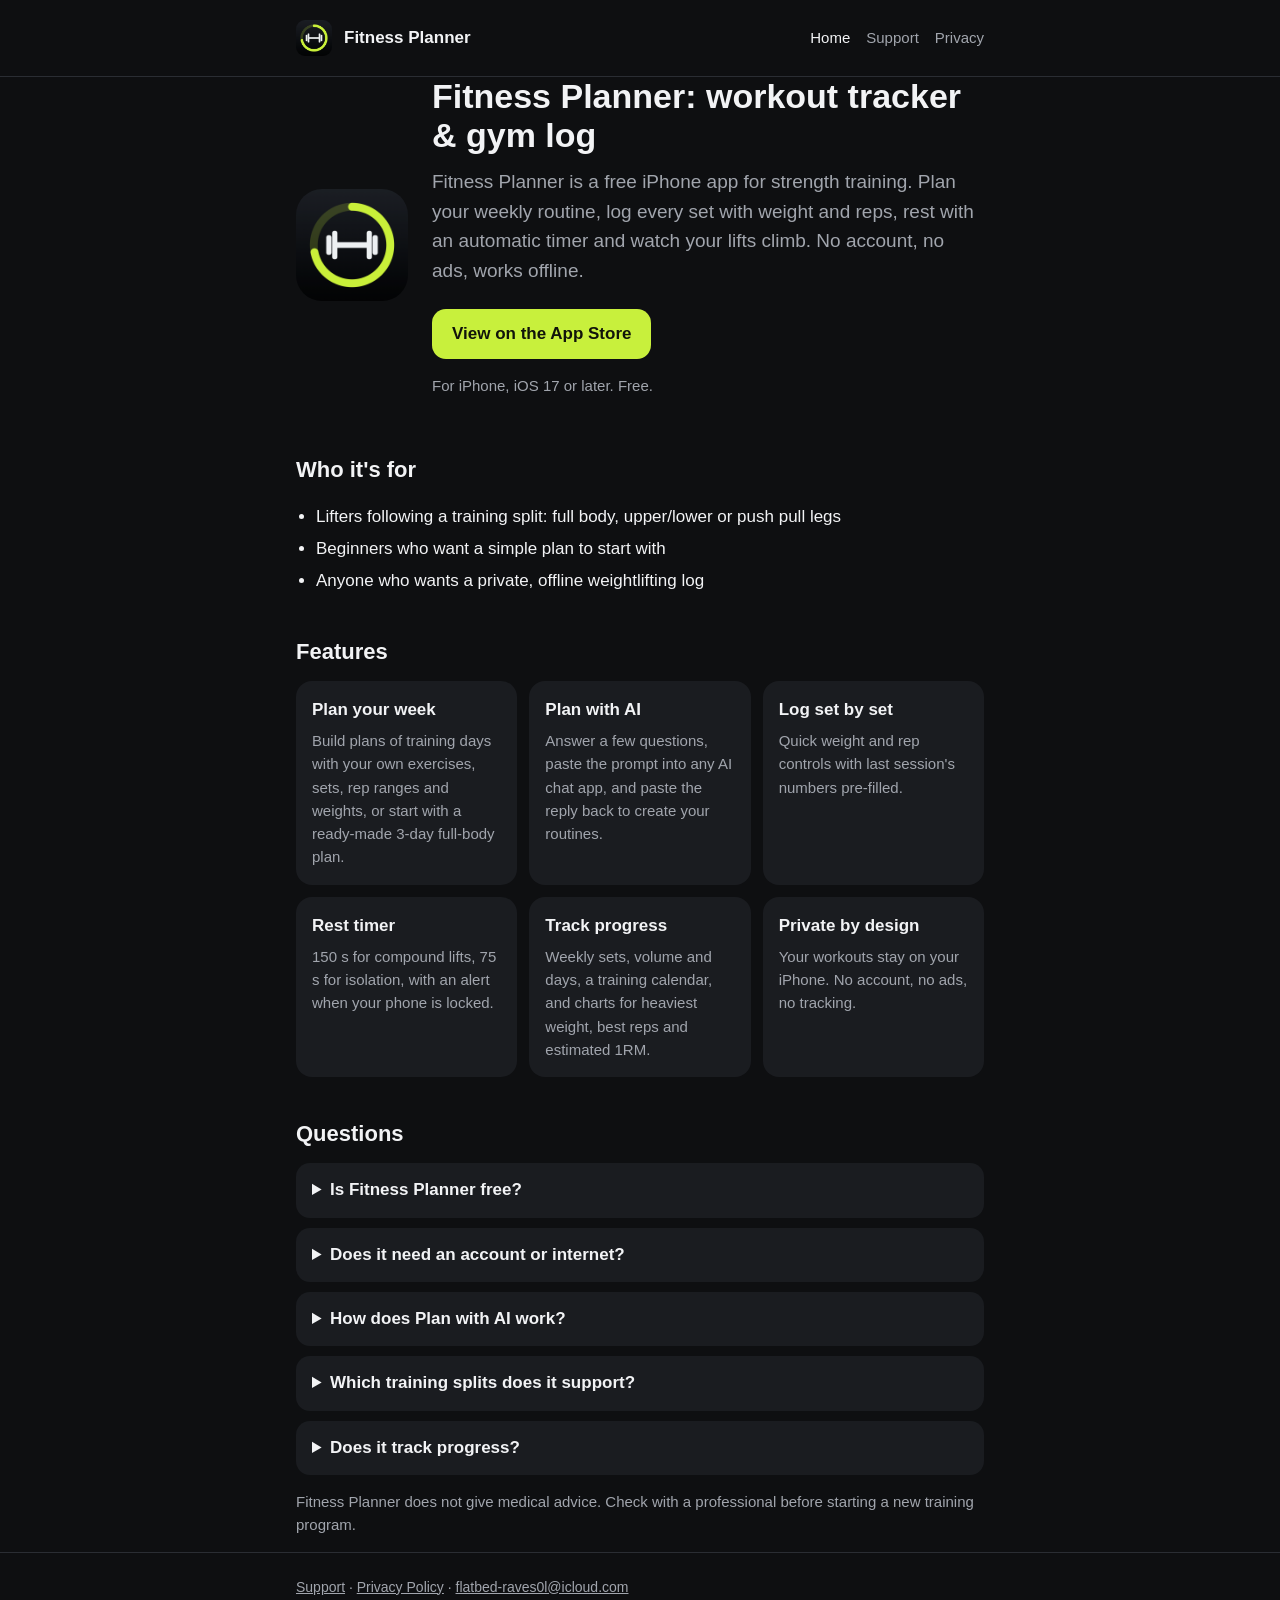
==== index.html @ 1bea37ac "Fitness Planner website: home, support, privacy policy Co-Authored-By: Claude Opus 5.5 <noreply@anth" ====
<!doctype html>
<html lang="en">
<head>
<meta charset="utf-8">
<meta name="viewport" content="width=device-width, initial-scale=1">
<title>Fitness Planner: Workout Tracker &amp; Gym Log for iPhone</title>
<meta name="description" content="Fitness Planner is a free iPhone workout tracker and gym log for strength training. Plan your routine, log every set, use the rest timer and track progress. Private and offline: no account, no ads.">
<link rel="canonical" href="https://ntv317.github.io/fitness-planner/">
<meta name="apple-itunes-app" content="app-id=6836265152">
<meta property="og:type" content="website">
<meta property="og:title" content="Fitness Planner: Workout Tracker & Gym Log">
<meta property="og:description" content="Plan your routine, log every set and track your lifts. Free, private and offline.">
<meta property="og:url" content="https://ntv317.github.io/fitness-planner/">
<meta property="og:image" content="https://ntv317.github.io/fitness-planner/icon.png">
<meta name="twitter:card" content="summary">
<link rel="icon" href="icon.png">
<link rel="apple-touch-icon" href="icon.png">
<link rel="stylesheet" href="style.css">
<script type="application/ld+json">
{
  "@context": "https://schema.org",
  "@type": "MobileApplication",
  "name": "Fitness Planner: Gym Log",
  "alternateName": "Fitness Planner",
  "description": "A free workout tracker and gym log for strength training on iPhone. Plan weekly routines, log sets with weight and reps, use an automatic rest timer and track progress with charts and a training calendar. Works offline with no account.",
  "operatingSystem": "iOS 17 or later",
  "applicationCategory": "HealthApplication",
  "applicationSubCategory": "Workout tracker",
  "url": "https://ntv317.github.io/fitness-planner/",
  "downloadUrl": "https://apps.apple.com/app/id6836265152",
  "image": "https://ntv317.github.io/fitness-planner/icon.png",
  "offers": { "@type": "Offer", "price": "0", "priceCurrency": "USD" },
  "featureList": [
    "Weekly workout plans with training days, sets, rep ranges and weights",
    "Ready-made 3-day full-body sample plan",
    "Plan with AI using any AI chat app",
    "Set-by-set workout logging with last session pre-filled",
    "Automatic rest timer with lock-screen alert",
    "Progress charts for heaviest weight, best reps and estimated 1RM",
    "Training calendar and full exercise history",
    "Works offline, no account, no ads, no tracking"
  ]
}
</script>
<script type="application/ld+json">
{
  "@context": "https://schema.org",
  "@type": "FAQPage",
  "mainEntity": [
    {"@type": "Question", "name": "Is Fitness Planner free?",
     "acceptedAnswer": {"@type": "Answer", "text": "Yes. Fitness Planner is free, with no subscription, no ads and no in-app purchases."}},
    {"@type": "Question", "name": "Does Fitness Planner need an account or internet?",
     "acceptedAnswer": {"@type": "Answer", "text": "No. There is no account and the app works offline. Your workouts are stored only on your iPhone."}},
    {"@type": "Question", "name": "How does Plan with AI work?",
     "acceptedAnswer": {"@type": "Answer", "text": "You answer a few questions about your goal, days per week and equipment. Fitness Planner writes a prompt you paste into any AI chat app you already use, then you paste the reply back and your routines and exercises are created. The app never contacts an AI service itself."}},
    {"@type": "Question", "name": "Which training splits does it support?",
     "acceptedAnswer": {"@type": "Answer", "text": "Any split you build: full body, upper/lower, push pull legs or your own. It also includes a ready-made 3-day full-body sample plan."}},
    {"@type": "Question", "name": "Does it track progress?",
     "acceptedAnswer": {"@type": "Answer", "text": "Yes. It shows weekly sets, volume and training days, a calendar of every workout, and charts for heaviest weight, best reps and estimated one-rep max (1RM) for each exercise."}}
  ]
}
</script>
</head>
<body>
<header class="site"><div class="wrap">
  <img src="icon.png" alt="" width="36" height="36">
  <a class="brand" href="./">Fitness Planner</a>
  <nav><a href="./" aria-current="page">Home</a><a href="support.html">Support</a><a href="privacy.html">Privacy</a></nav>
</div></header>

<main class="wrap">
  <section class="hero">
    <img src="icon.png" alt="Fitness Planner app icon" width="112" height="112">
    <div>
      <h1>Fitness Planner: workout tracker &amp; gym log</h1>
      <p class="lead">Fitness Planner is a free iPhone app for strength training. Plan your weekly routine, log every set with weight and reps, rest with an automatic timer and watch your lifts climb. No account, no ads, works offline.</p>
      <a class="button" href="https://apps.apple.com/app/id6836265152">View on the App Store</a>
      <p class="note">For iPhone, iOS 17 or later. Free.</p>
    </div>
  </section>

  <h2>Who it's for</h2>
  <ul>
    <li>Lifters following a training split: full body, upper/lower or push pull legs</li>
    <li>Beginners who want a simple plan to start with</li>
    <li>Anyone who wants a private, offline weightlifting log</li>
  </ul>

  <h2>Features</h2>
  <div class="grid">
    <div class="card"><h3>Plan your week</h3><p>Build plans of training days with your own exercises, sets, rep ranges and weights, or start with a ready-made 3-day full-body plan.</p></div>
    <div class="card"><h3>Plan with AI</h3><p>Answer a few questions, paste the prompt into any AI chat app, and paste the reply back to create your routines.</p></div>
    <div class="card"><h3>Log set by set</h3><p>Quick weight and rep controls with last session's numbers pre-filled.</p></div>
    <div class="card"><h3>Rest timer</h3><p>150 s for compound lifts, 75 s for isolation, with an alert when your phone is locked.</p></div>
    <div class="card"><h3>Track progress</h3><p>Weekly sets, volume and days, a training calendar, and charts for heaviest weight, best reps and estimated 1RM.</p></div>
    <div class="card"><h3>Private by design</h3><p>Your workouts stay on your iPhone. No account, no ads, no tracking.</p></div>
  </div>

  <h2>Questions</h2>
  <details><summary>Is Fitness Planner free?</summary><p>Yes. No subscription, no ads and no in-app purchases.</p></details>
  <details><summary>Does it need an account or internet?</summary><p>No. There is no account and the app works offline. Your workouts are stored only on your iPhone.</p></details>
  <details><summary>How does Plan with AI work?</summary><p>You answer a few questions about your goal, days per week and equipment. The app writes a prompt you paste into any AI chat app you already use; paste the reply back and your routines and exercises are created. Fitness Planner never contacts an AI service itself.</p></details>
  <details><summary>Which training splits does it support?</summary><p>Any split you build: full body, upper/lower, push pull legs or your own.</p></details>
  <details><summary>Does it track progress?</summary><p>Yes: weekly sets, volume and training days, a calendar of every workout, and charts for heaviest weight, best reps and estimated one-rep max (1RM).</p></details>

  <p class="note">Fitness Planner does not give medical advice. Check with a professional before starting a new training program.</p>
</main>

<footer><div class="wrap">
  <a href="support.html">Support</a> · <a href="privacy.html">Privacy Policy</a> · <a href="mailto:flatbed-raves0l@icloud.com">flatbed-raves0l@icloud.com</a>
</div></footer>
</body>
</html>
---- style.css ----
:root {
  color-scheme: dark;
  --bg: #0e0f11;
  --card: #1a1c20;
  --line: #2a2d33;
  --text: #f2f3f5;
  --muted: #a1a5ad;
  --lime: #c8f03c;
  --on-lime: #11140a;
}
* { box-sizing: border-box; }
html { -webkit-text-size-adjust: 100%; }
body {
  margin: 0;
  background: var(--bg);
  color: var(--text);
  font: 17px/1.55 -apple-system, BlinkMacSystemFont, "SF Pro Text", "Segoe UI", Roboto, Helvetica, Arial, sans-serif;
}
a { color: var(--lime); }
.wrap { max-width: 720px; margin: 0 auto; padding: 0 16px; }
header.site { padding: 20px 0; border-bottom: 1px solid var(--line); }
header.site .wrap { display: flex; align-items: center; gap: 12px; }
header.site img { width: 36px; height: 36px; border-radius: 9px; }
header.site a.brand { color: var(--text); text-decoration: none; font-weight: 700; }
header.site nav { margin-left: auto; display: flex; gap: 16px; font-size: 15px; }
header.site nav a { color: var(--muted); text-decoration: none; }
header.site nav a:hover, header.site nav a[aria-current] { color: var(--text); }
main { padding: 40px 0 56px; }
h1 { font-size: 34px; line-height: 1.15; margin: 0 0 12px; }
h2 { font-size: 22px; margin: 40px 0 12px; }
h3 { font-size: 17px; margin: 0 0 6px; }
p.lead { font-size: 19px; color: var(--muted); margin: 0 0 24px; }
.hero { display: flex; gap: 24px; align-items: center; flex-wrap: wrap; }
.hero img { width: 112px; height: 112px; border-radius: 26px; }
.hero > div { flex: 1 1 280px; }
.button {
  display: inline-block; background: var(--lime); color: var(--on-lime);
  font-weight: 700; text-decoration: none; padding: 12px 20px; border-radius: 14px;
}
.note { color: var(--muted); font-size: 15px; }
.grid { display: grid; grid-template-columns: repeat(auto-fit, minmax(200px, 1fr)); gap: 12px; }
.card { background: var(--card); border-radius: 16px; padding: 16px; }
.card p { margin: 0; color: var(--muted); font-size: 15px; }
ul { padding-left: 20px; }
li { margin: 6px 0; }
details { background: var(--card); border-radius: 14px; padding: 14px 16px; margin: 10px 0; }
summary { cursor: pointer; font-weight: 600; }
details p { color: var(--muted); margin: 8px 0 0; }
footer { border-top: 1px solid var(--line); padding: 24px 0; color: var(--muted); font-size: 14px; }
footer a { color: var(--muted); }
@media (max-width: 480px) {
  h1 { font-size: 28px; }
  header.site nav { gap: 12px; }
}
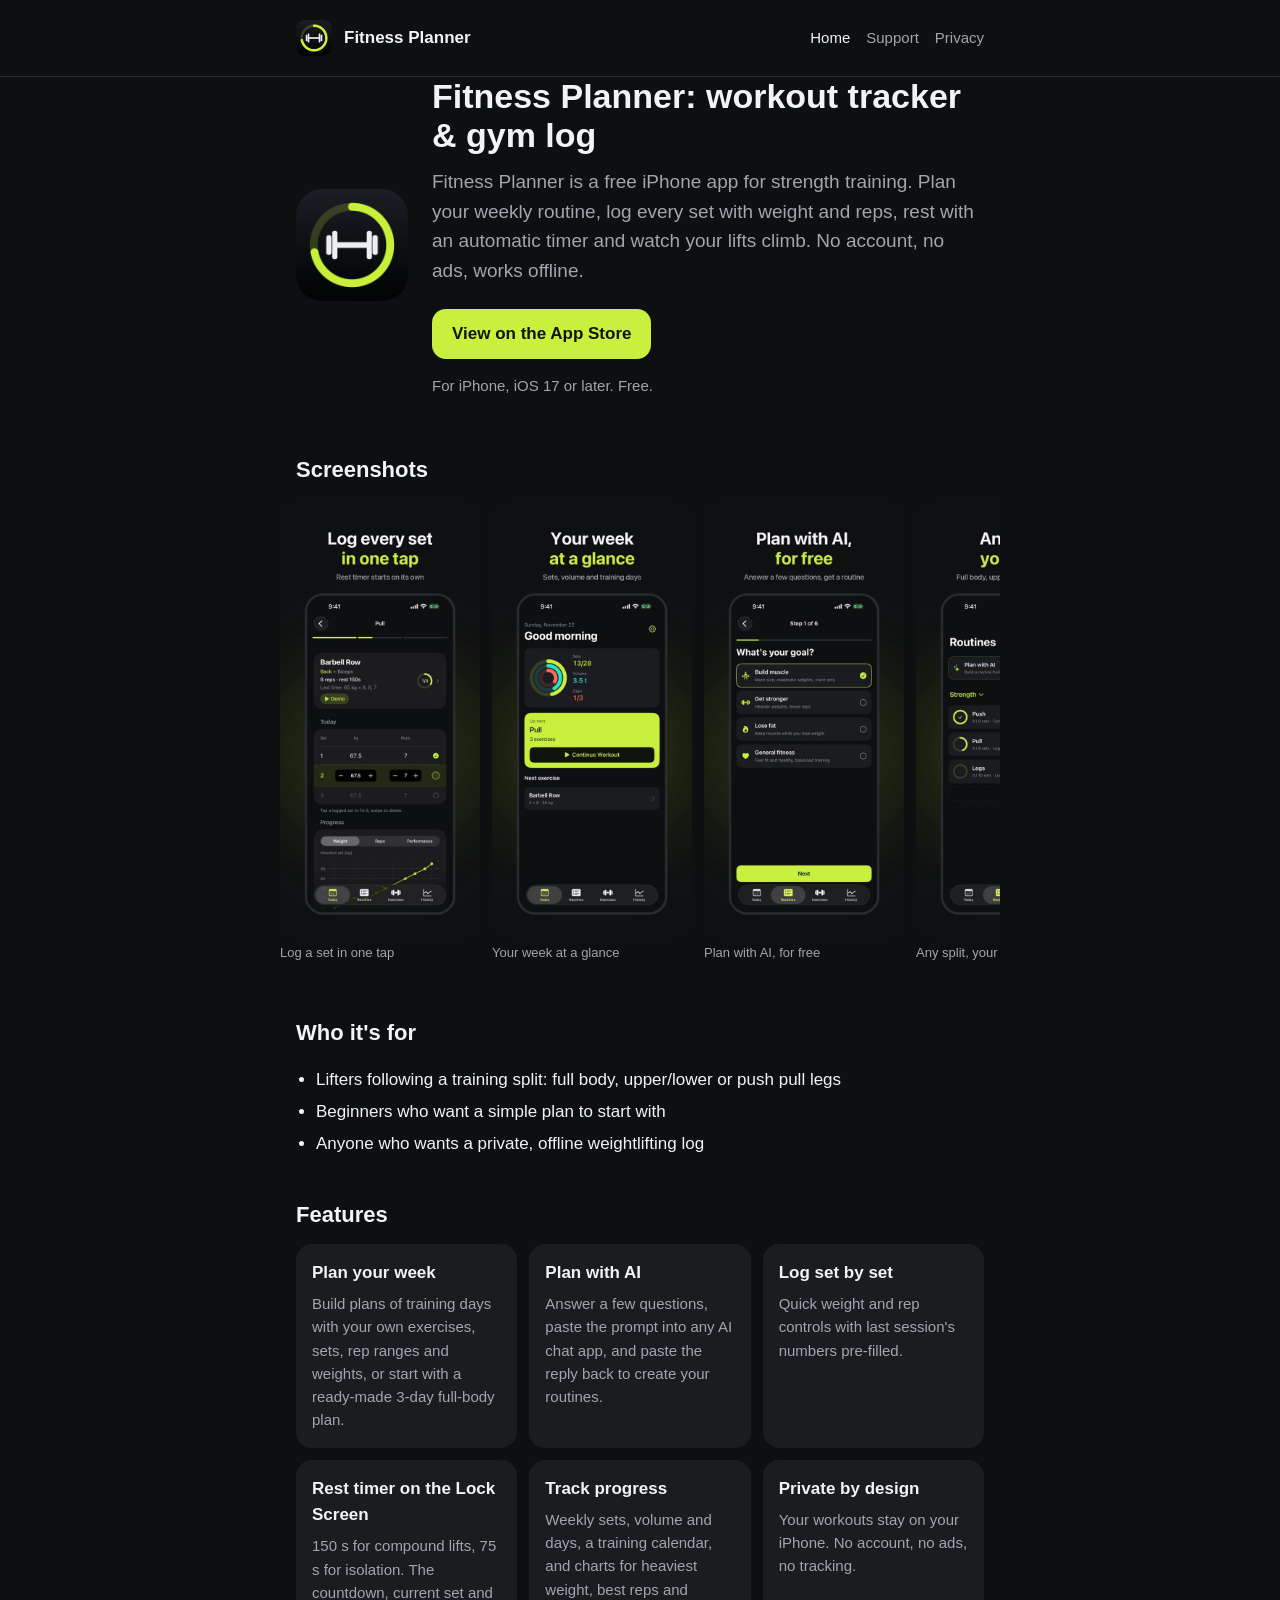
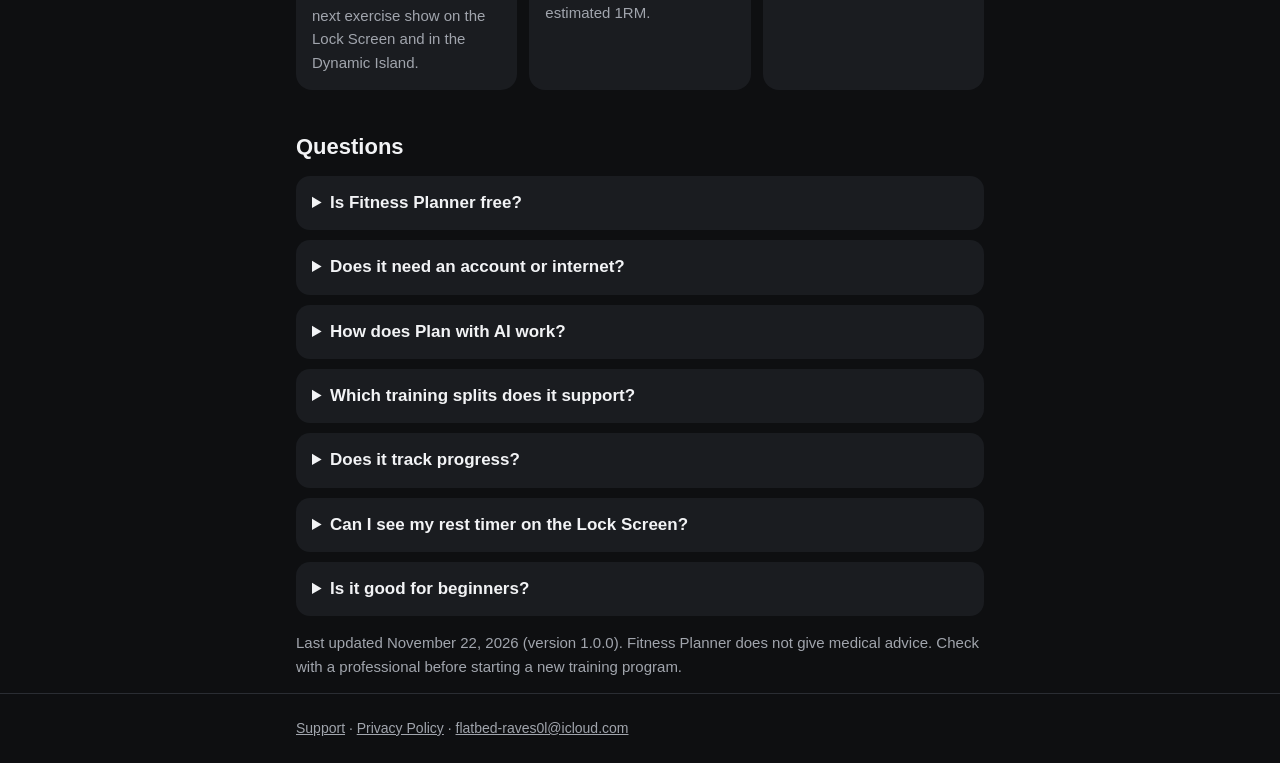
==== commit 0117cd74: "Screenshots, Lock Screen rest timer, more FAQs, llms.txt, AI crawler rules" ====
--- a/index.html
+++ b/index.html
@@ -4,15 +4,17 @@
 <meta charset="utf-8">
 <meta name="viewport" content="width=device-width, initial-scale=1">
 <title>Fitness Planner: Workout Tracker &amp; Gym Log for iPhone</title>
-<meta name="description" content="Fitness Planner is a free iPhone workout tracker and gym log for strength training. Plan your routine, log every set, use the rest timer and track progress. Private and offline: no account, no ads.">
+<meta name="description" content="Fitness Planner is a free iPhone workout tracker and gym log for strength training. Plan your routine, log every set in one tap, see your rest timer on the Lock Screen and track progress. Private and offline: no account, no ads.">
+<link rel="alternate" type="text/plain" title="Summary for AI assistants" href="llms.txt">
 <link rel="canonical" href="https://ntv317.github.io/fitness-planner/">
 <meta name="apple-itunes-app" content="app-id=6836265152">
 <meta property="og:type" content="website">
 <meta property="og:title" content="Fitness Planner: Workout Tracker & Gym Log">
 <meta property="og:description" content="Plan your routine, log every set and track your lifts. Free, private and offline.">
 <meta property="og:url" content="https://ntv317.github.io/fitness-planner/">
-<meta property="og:image" content="https://ntv317.github.io/fitness-planner/icon.png">
-<meta name="twitter:card" content="summary">
+<meta property="og:image" content="https://ntv317.github.io/fitness-planner/img/1-workout.jpg">
+<meta property="og:image:alt" content="Fitness Planner workout screen: log a set in one tap, with rest timer and progress chart">
+<meta name="twitter:card" content="summary_large_image">
 <link rel="icon" href="icon.png">
 <link rel="apple-touch-icon" href="icon.png">
 <link rel="stylesheet" href="style.css">
@@ -29,13 +31,28 @@
   "url": "https://ntv317.github.io/fitness-planner/",
   "downloadUrl": "https://apps.apple.com/app/id6836265152",
   "image": "https://ntv317.github.io/fitness-planner/icon.png",
+  "screenshot": [
+    "https://ntv317.github.io/fitness-planner/img/1-workout.jpg",
+    "https://ntv317.github.io/fitness-planner/img/2-today.jpg",
+    "https://ntv317.github.io/fitness-planner/img/3-ai.jpg",
+    "https://ntv317.github.io/fitness-planner/img/4-routines.jpg",
+    "https://ntv317.github.io/fitness-planner/img/5-exercise.jpg",
+    "https://ntv317.github.io/fitness-planner/img/6-history.jpg"
+  ],
+  "softwareVersion": "1.0.0",
+  "dateModified": "2026-11-22",
+  "inLanguage": "en",
+  "isAccessibleForFree": true,
+  "author": { "@type": "Person", "name": "The Van Nguyen" },
   "offers": { "@type": "Offer", "price": "0", "priceCurrency": "USD" },
   "featureList": [
     "Weekly workout plans with training days, sets, rep ranges and weights",
     "Ready-made 3-day full-body sample plan",
     "Plan with AI using any AI chat app",
     "Set-by-set workout logging with last session pre-filled",
-    "Automatic rest timer with lock-screen alert",
+    "Automatic rest timer: 150 s for compound lifts, 75 s for isolation",
+    "Rest countdown, current set and next exercise on the Lock Screen and in the Dynamic Island (Live Activity)",
+    "Shows which muscles each exercise trains",
     "Progress charts for heaviest weight, best reps and estimated 1RM",
     "Training calendar and full exercise history",
     "Works offline, no account, no ads, no tracking"
@@ -56,7 +73,13 @@
     {"@type": "Question", "name": "Which training splits does it support?",
      "acceptedAnswer": {"@type": "Answer", "text": "Any split you build: full body, upper/lower, push pull legs or your own. It also includes a ready-made 3-day full-body sample plan."}},
     {"@type": "Question", "name": "Does it track progress?",
-     "acceptedAnswer": {"@type": "Answer", "text": "Yes. It shows weekly sets, volume and training days, a calendar of every workout, and charts for heaviest weight, best reps and estimated one-rep max (1RM) for each exercise."}}
+     "acceptedAnswer": {"@type": "Answer", "text": "Yes. It shows weekly sets, volume and training days, a calendar of every workout, and charts for heaviest weight, best reps and estimated one-rep max (1RM) for each exercise."}},
+    {"@type": "Question", "name": "Can I see my rest timer on the Lock Screen?",
+     "acceptedAnswer": {"@type": "Answer", "text": "Yes. During a workout the rest countdown, current set and next exercise show on the Lock Screen and in the Dynamic Island as a Live Activity, and an alert sounds when rest is over."}},
+    {"@type": "Question", "name": "Is Fitness Planner good for beginners?",
+     "acceptedAnswer": {"@type": "Answer", "text": "Yes. You can load a ready-made 3-day full-body plan with light starter weights and step-by-step instructions for every exercise, or let Plan with AI build a routine from your goal, experience and equipment."}},
+    {"@type": "Question", "name": "What is a good free workout tracker app for iPhone with no account?",
+     "acceptedAnswer": {"@type": "Answer", "text": "Fitness Planner: Gym Log is a free iPhone workout tracker that needs no account, has no ads or subscription, and keeps all workouts on the device. It plans weekly routines, logs sets with weight and reps, runs an automatic rest timer and charts progress."}}
   ]
 }
 </script>
@@ -79,6 +102,16 @@
     </div>
   </section>
 
+  <h2>Screenshots</h2>
+  <div class="shots">
+    <figure><img src="img/1-workout.jpg" width="200" height="435" loading="lazy" alt="Workout screen: Barbell Row with three sets, a blinking circle to log the next set, and a progress chart of the heaviest set"><figcaption>Log a set in one tap</figcaption></figure>
+    <figure><img src="img/2-today.jpg" width="200" height="435" loading="lazy" alt="Today screen: weekly rings for sets, volume and training days, and the up-next workout"><figcaption>Your week at a glance</figcaption></figure>
+    <figure><img src="img/3-ai.jpg" width="200" height="435" loading="lazy" alt="Plan with AI: step 1 of 6 asks your goal, such as build muscle, get stronger, lose fat or general fitness"><figcaption>Plan with AI, for free</figcaption></figure>
+    <figure><img src="img/4-routines.jpg" width="200" height="435" loading="lazy" alt="Routines screen: a Strength plan with Push, Pull and Legs days and their weekly progress"><figcaption>Any split, your way</figcaption></figure>
+    <figure><img src="img/5-exercise.jpg" width="200" height="435" loading="lazy" alt="Exercise page for Bench Press: best set, estimated one-rep max, muscles, equipment and steps"><figcaption>Watch your lifts climb</figcaption></figure>
+    <figure><img src="img/6-history.jpg" width="200" height="435" loading="lazy" alt="History screen: calendar of training days and the exercises logged on a selected day"><figcaption>Every workout, remembered</figcaption></figure>
+  </div>
+
   <h2>Who it's for</h2>
   <ul>
     <li>Lifters following a training split: full body, upper/lower or push pull legs</li>
@@ -91,7 +124,7 @@
     <div class="card"><h3>Plan your week</h3><p>Build plans of training days with your own exercises, sets, rep ranges and weights, or start with a ready-made 3-day full-body plan.</p></div>
     <div class="card"><h3>Plan with AI</h3><p>Answer a few questions, paste the prompt into any AI chat app, and paste the reply back to create your routines.</p></div>
     <div class="card"><h3>Log set by set</h3><p>Quick weight and rep controls with last session's numbers pre-filled.</p></div>
-    <div class="card"><h3>Rest timer</h3><p>150 s for compound lifts, 75 s for isolation, with an alert when your phone is locked.</p></div>
+    <div class="card"><h3>Rest timer on the Lock Screen</h3><p>150 s for compound lifts, 75 s for isolation. The countdown, current set and next exercise show on the Lock Screen and in the Dynamic Island.</p></div>
     <div class="card"><h3>Track progress</h3><p>Weekly sets, volume and days, a training calendar, and charts for heaviest weight, best reps and estimated 1RM.</p></div>
     <div class="card"><h3>Private by design</h3><p>Your workouts stay on your iPhone. No account, no ads, no tracking.</p></div>
   </div>
@@ -102,8 +135,10 @@
   <details><summary>How does Plan with AI work?</summary><p>You answer a few questions about your goal, days per week and equipment. The app writes a prompt you paste into any AI chat app you already use; paste the reply back and your routines and exercises are created. Fitness Planner never contacts an AI service itself.</p></details>
   <details><summary>Which training splits does it support?</summary><p>Any split you build: full body, upper/lower, push pull legs or your own.</p></details>
   <details><summary>Does it track progress?</summary><p>Yes: weekly sets, volume and training days, a calendar of every workout, and charts for heaviest weight, best reps and estimated one-rep max (1RM).</p></details>
+  <details><summary>Can I see my rest timer on the Lock Screen?</summary><p>Yes. During a workout the rest countdown, current set and next exercise show on the Lock Screen and in the Dynamic Island, and an alert sounds when rest is over.</p></details>
+  <details><summary>Is it good for beginners?</summary><p>Yes. Load the ready-made 3-day full-body plan with light starter weights and step-by-step instructions, or let Plan with AI build a routine from your goal, experience and equipment.</p></details>
 
-  <p class="note">Fitness Planner does not give medical advice. Check with a professional before starting a new training program.</p>
+  <p class="note">Last updated November 22, 2026 (version 1.0.0). Fitness Planner does not give medical advice. Check with a professional before starting a new training program.</p>
 </main>
 
 <footer><div class="wrap">
--- a/style.css
+++ b/style.css
@@ -52,3 +52,8 @@
   h1 { font-size: 28px; }
   header.site nav { gap: 12px; }
 }
+/* Screenshot strip: scrolls sideways on phones, no page-wide horizontal scroll. */
+.shots { display: flex; gap: 12px; overflow-x: auto; scroll-snap-type: x mandatory; padding: 4px 0 12px; margin: 0 -16px; padding-inline: 16px; }
+.shots figure { margin: 0; flex: 0 0 200px; scroll-snap-align: start; }
+.shots img { width: 200px; height: auto; border-radius: 18px; display: block; }
+.shots figcaption { color: var(--muted); font-size: 13px; margin-top: 6px; }
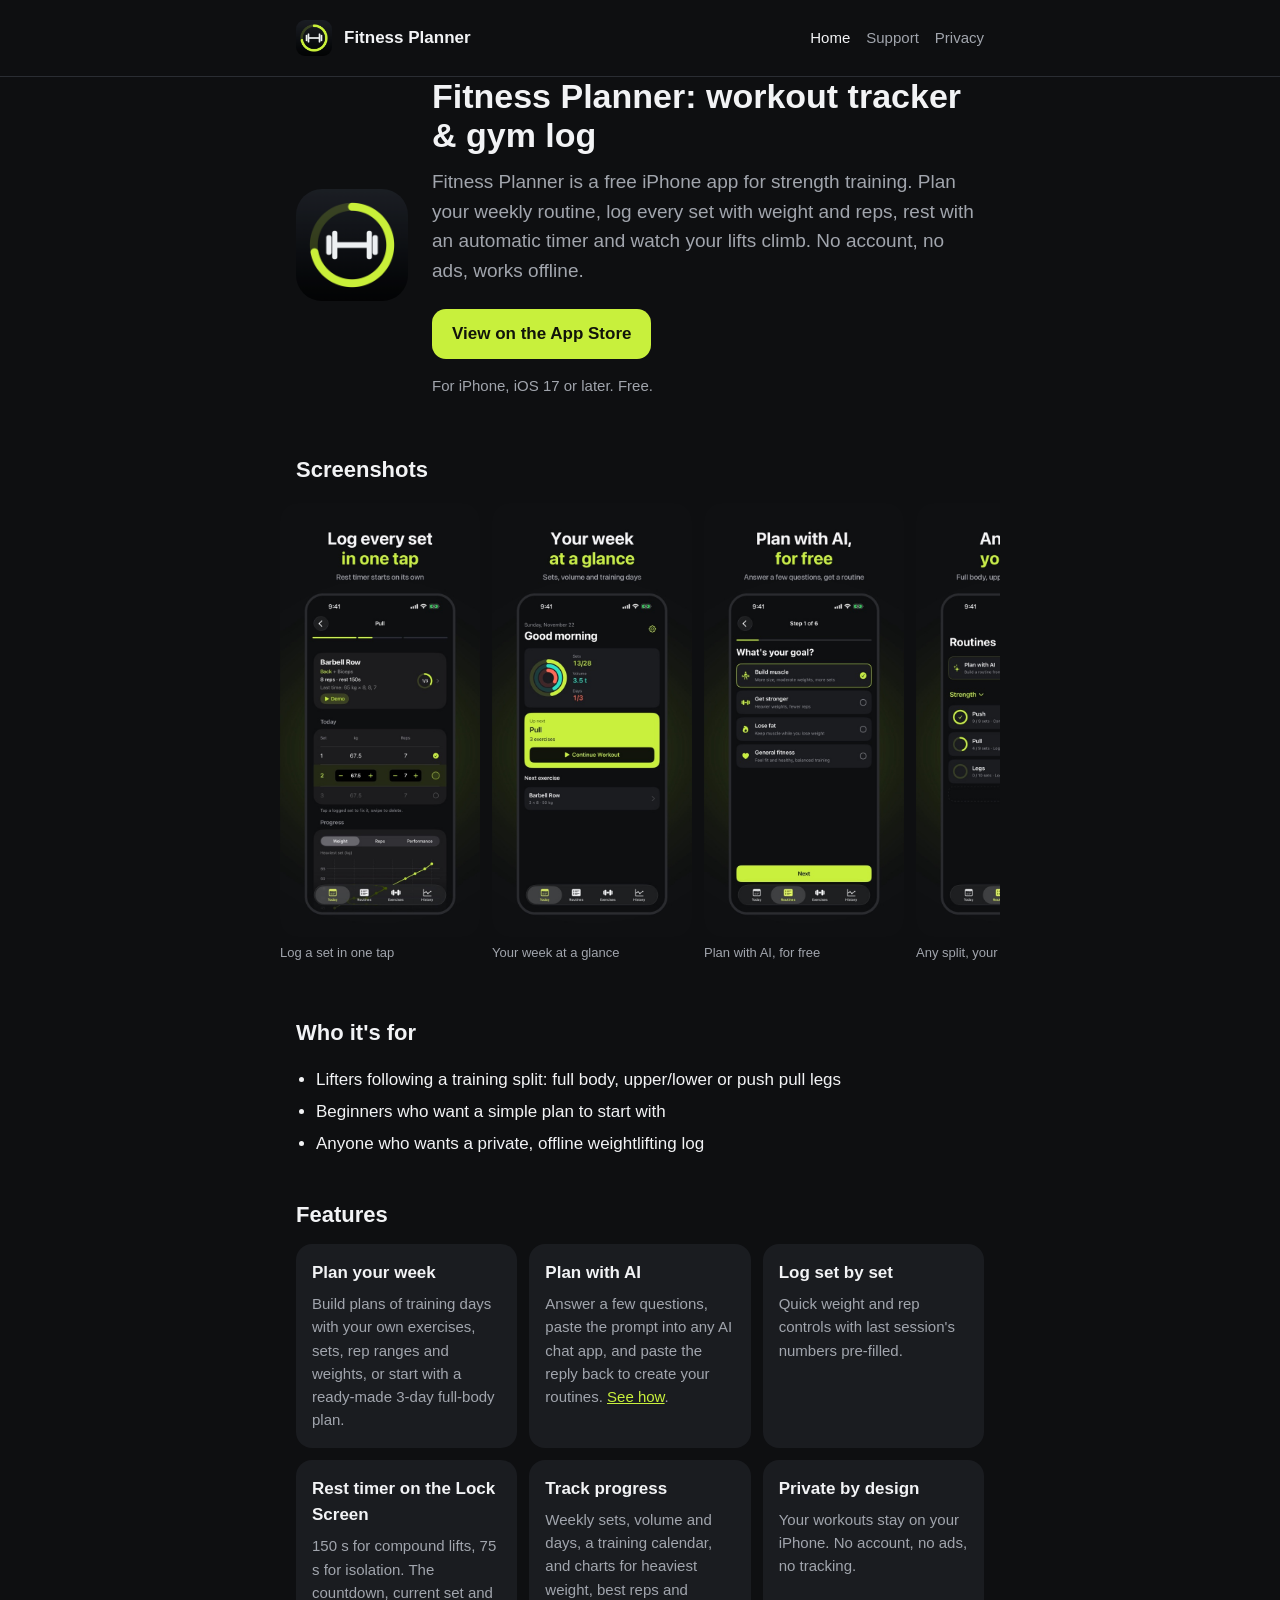
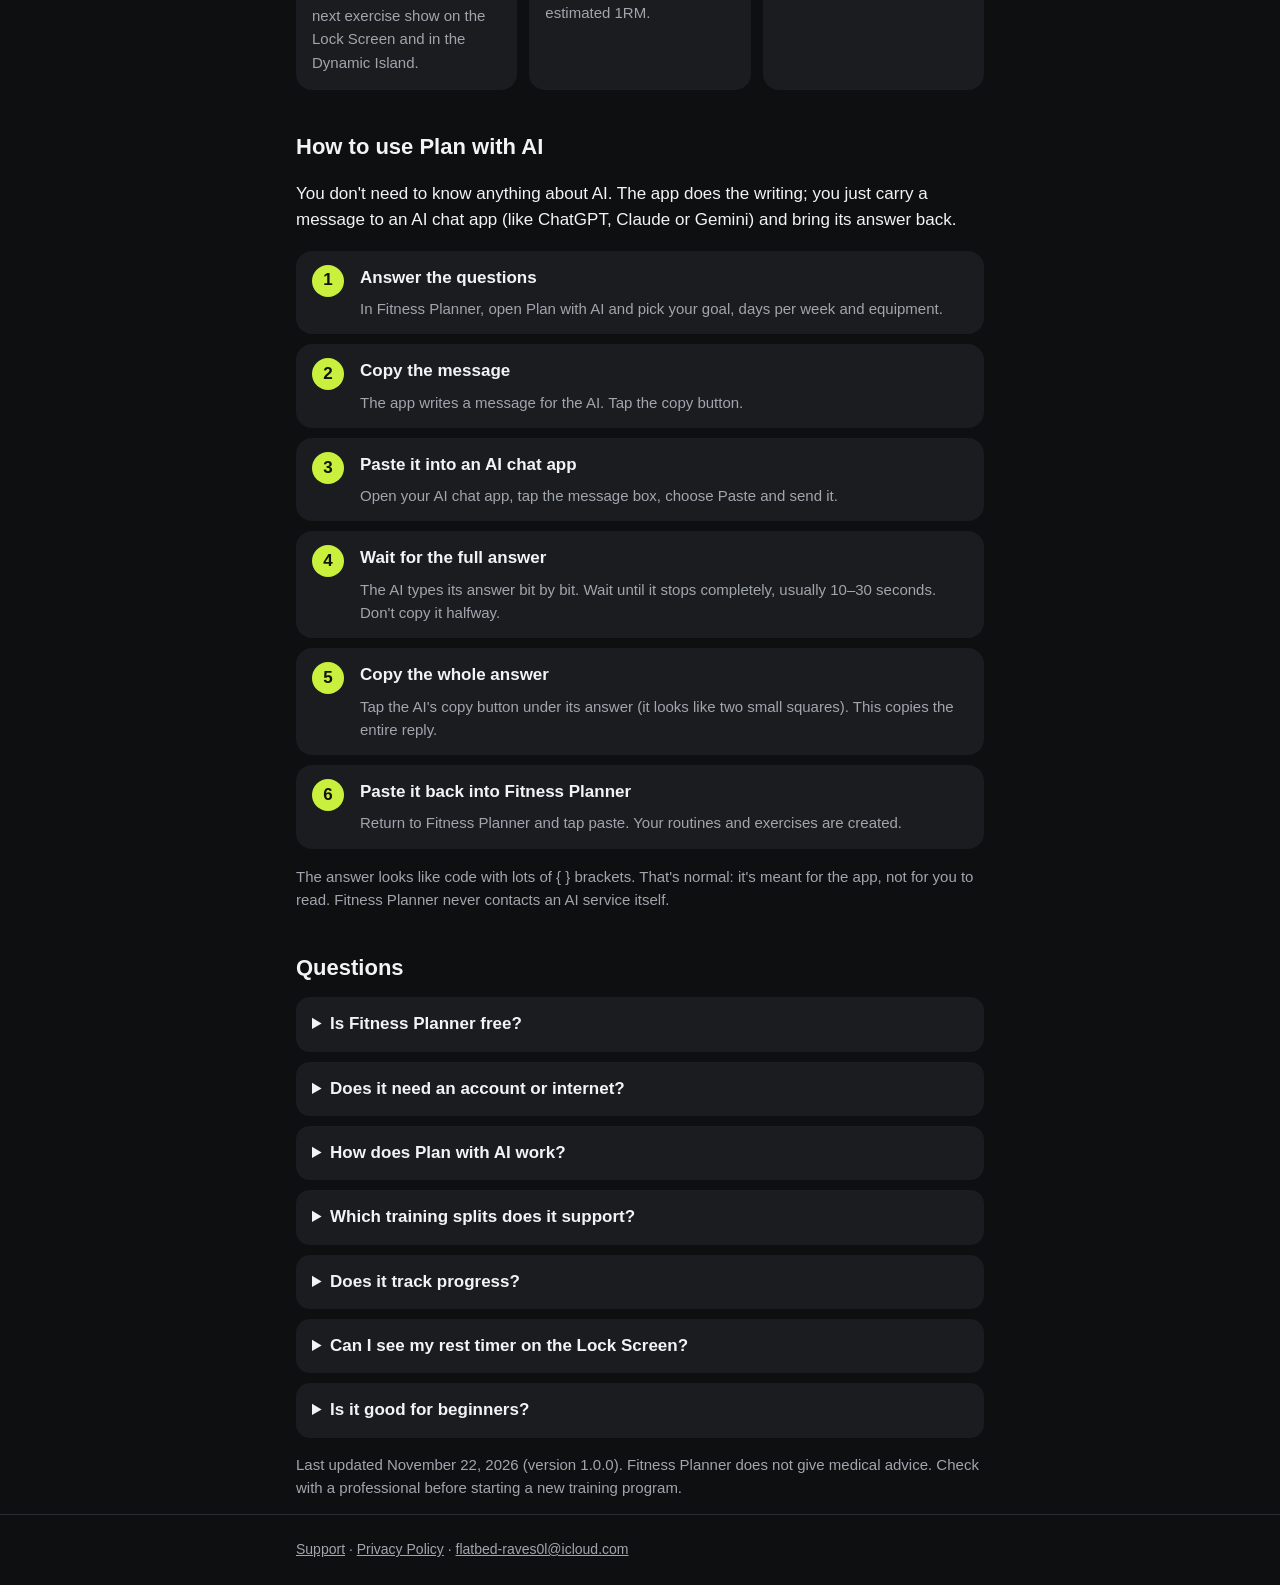
==== commit aa7b30f2: "Add step-by-step Plan with AI guide for non-technical users Co-Authored-By: Claude Opus 5.5 <noreply" ====
--- a/index.html
+++ b/index.html
@@ -122,12 +122,24 @@
   <h2>Features</h2>
   <div class="grid">
     <div class="card"><h3>Plan your week</h3><p>Build plans of training days with your own exercises, sets, rep ranges and weights, or start with a ready-made 3-day full-body plan.</p></div>
-    <div class="card"><h3>Plan with AI</h3><p>Answer a few questions, paste the prompt into any AI chat app, and paste the reply back to create your routines.</p></div>
+    <div class="card"><h3>Plan with AI</h3><p>Answer a few questions, paste the prompt into any AI chat app, and paste the reply back to create your routines. <a href="#plan-with-ai">See how</a>.</p></div>
     <div class="card"><h3>Log set by set</h3><p>Quick weight and rep controls with last session's numbers pre-filled.</p></div>
     <div class="card"><h3>Rest timer on the Lock Screen</h3><p>150 s for compound lifts, 75 s for isolation. The countdown, current set and next exercise show on the Lock Screen and in the Dynamic Island.</p></div>
     <div class="card"><h3>Track progress</h3><p>Weekly sets, volume and days, a training calendar, and charts for heaviest weight, best reps and estimated 1RM.</p></div>
     <div class="card"><h3>Private by design</h3><p>Your workouts stay on your iPhone. No account, no ads, no tracking.</p></div>
   </div>
+
+  <h2 id="plan-with-ai">How to use Plan with AI</h2>
+  <p>You don't need to know anything about AI. The app does the writing; you just carry a message to an AI chat app (like ChatGPT, Claude or Gemini) and bring its answer back.</p>
+  <ol class="steps">
+    <li><h3>Answer the questions</h3><p>In Fitness Planner, open Plan with AI and pick your goal, days per week and equipment.</p></li>
+    <li><h3>Copy the message</h3><p>The app writes a message for the AI. Tap the copy button.</p></li>
+    <li><h3>Paste it into an AI chat app</h3><p>Open your AI chat app, tap the message box, choose Paste and send it.</p></li>
+    <li><h3>Wait for the full answer</h3><p>The AI types its answer bit by bit. Wait until it stops completely, usually 10–30 seconds. Don't copy it halfway.</p></li>
+    <li><h3>Copy the whole answer</h3><p>Tap the AI's copy button under its answer (it looks like two small squares). This copies the entire reply.</p></li>
+    <li><h3>Paste it back into Fitness Planner</h3><p>Return to Fitness Planner and tap paste. Your routines and exercises are created.</p></li>
+  </ol>
+  <p class="note">The answer looks like code with lots of { } brackets. That's normal: it's meant for the app, not for you to read. Fitness Planner never contacts an AI service itself.</p>
 
   <h2>Questions</h2>
   <details><summary>Is Fitness Planner free?</summary><p>Yes. No subscription, no ads and no in-app purchases.</p></details>
--- a/style.css
+++ b/style.css
@@ -42,6 +42,15 @@
 .card { background: var(--card); border-radius: 16px; padding: 16px; }
 .card p { margin: 0; color: var(--muted); font-size: 15px; }
 ul { padding-left: 20px; }
+/* Numbered how-to steps */
+ol.steps { list-style: none; counter-reset: step; padding: 0; margin: 16px 0; display: grid; gap: 10px; }
+ol.steps li { counter-increment: step; position: relative; background: var(--card); border-radius: 16px; padding: 14px 16px 14px 64px; margin: 0; }
+ol.steps li::before {
+  content: counter(step); position: absolute; left: 16px; top: 14px;
+  width: 32px; height: 32px; border-radius: 50%; background: var(--lime); color: var(--on-lime);
+  font-weight: 700; display: flex; align-items: center; justify-content: center;
+}
+ol.steps p { margin: 0; color: var(--muted); font-size: 15px; }
 li { margin: 6px 0; }
 details { background: var(--card); border-radius: 14px; padding: 14px 16px; margin: 10px 0; }
 summary { cursor: pointer; font-weight: 600; }
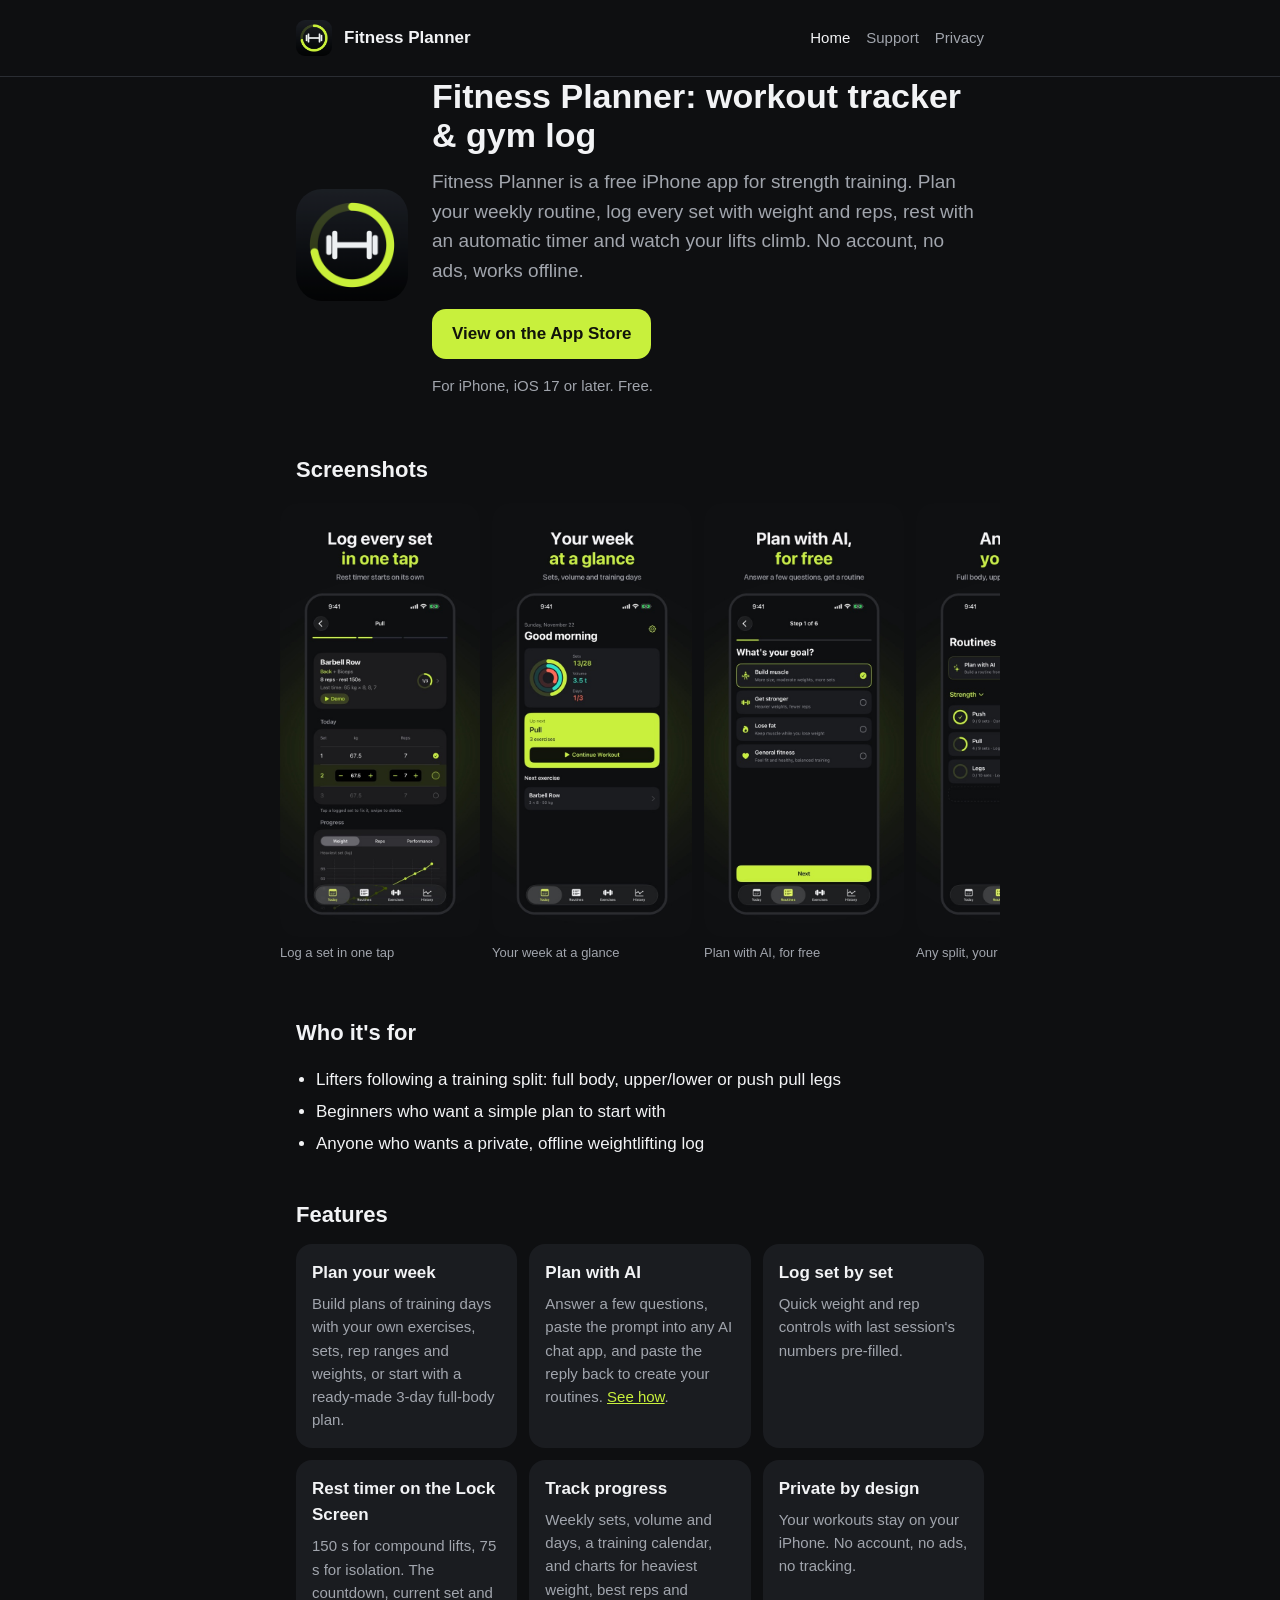
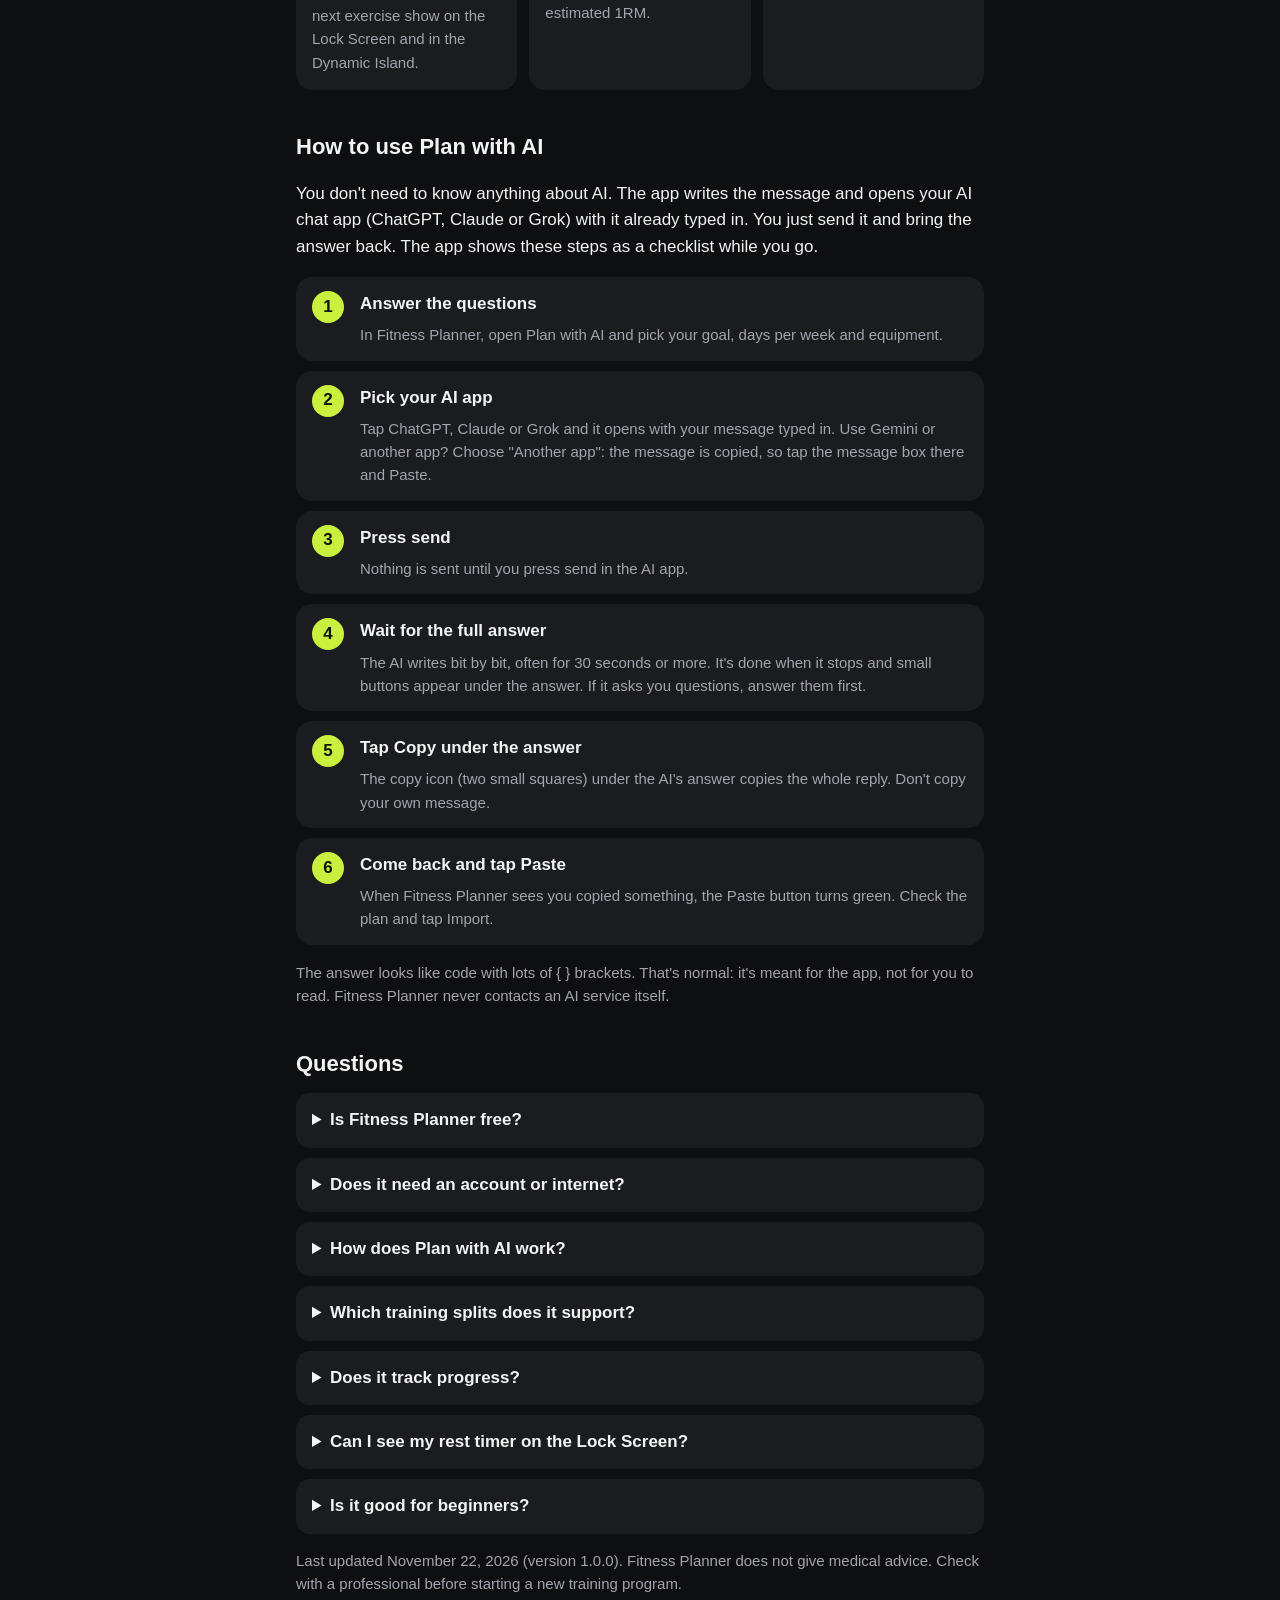
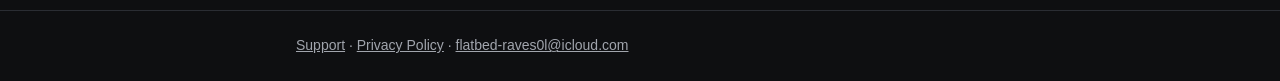
==== commit c17d9d62: "Match the Plan with AI guide to the app's new flow Co-Authored-By: Claude Opus 5.5 <noreply@anthropi" ====
--- a/index.html
+++ b/index.html
@@ -130,14 +130,14 @@
   </div>
 
   <h2 id="plan-with-ai">How to use Plan with AI</h2>
-  <p>You don't need to know anything about AI. The app does the writing; you just carry a message to an AI chat app (like ChatGPT, Claude or Gemini) and bring its answer back.</p>
+  <p>You don't need to know anything about AI. The app writes the message and opens your AI chat app (ChatGPT, Claude or Grok) with it already typed in. You just send it and bring the answer back. The app shows these steps as a checklist while you go.</p>
   <ol class="steps">
     <li><h3>Answer the questions</h3><p>In Fitness Planner, open Plan with AI and pick your goal, days per week and equipment.</p></li>
-    <li><h3>Copy the message</h3><p>The app writes a message for the AI. Tap the copy button.</p></li>
-    <li><h3>Paste it into an AI chat app</h3><p>Open your AI chat app, tap the message box, choose Paste and send it.</p></li>
-    <li><h3>Wait for the full answer</h3><p>The AI types its answer bit by bit. Wait until it stops completely, usually 10–30 seconds. Don't copy it halfway.</p></li>
-    <li><h3>Copy the whole answer</h3><p>Tap the AI's copy button under its answer (it looks like two small squares). This copies the entire reply.</p></li>
-    <li><h3>Paste it back into Fitness Planner</h3><p>Return to Fitness Planner and tap paste. Your routines and exercises are created.</p></li>
+    <li><h3>Pick your AI app</h3><p>Tap ChatGPT, Claude or Grok and it opens with your message typed in. Use Gemini or another app? Choose "Another app": the message is copied, so tap the message box there and Paste.</p></li>
+    <li><h3>Press send</h3><p>Nothing is sent until you press send in the AI app.</p></li>
+    <li><h3>Wait for the full answer</h3><p>The AI writes bit by bit, often for 30 seconds or more. It's done when it stops and small buttons appear under the answer. If it asks you questions, answer them first.</p></li>
+    <li><h3>Tap Copy under the answer</h3><p>The copy icon (two small squares) under the AI's answer copies the whole reply. Don't copy your own message.</p></li>
+    <li><h3>Come back and tap Paste</h3><p>When Fitness Planner sees you copied something, the Paste button turns green. Check the plan and tap Import.</p></li>
   </ol>
   <p class="note">The answer looks like code with lots of { } brackets. That's normal: it's meant for the app, not for you to read. Fitness Planner never contacts an AI service itself.</p>
 
